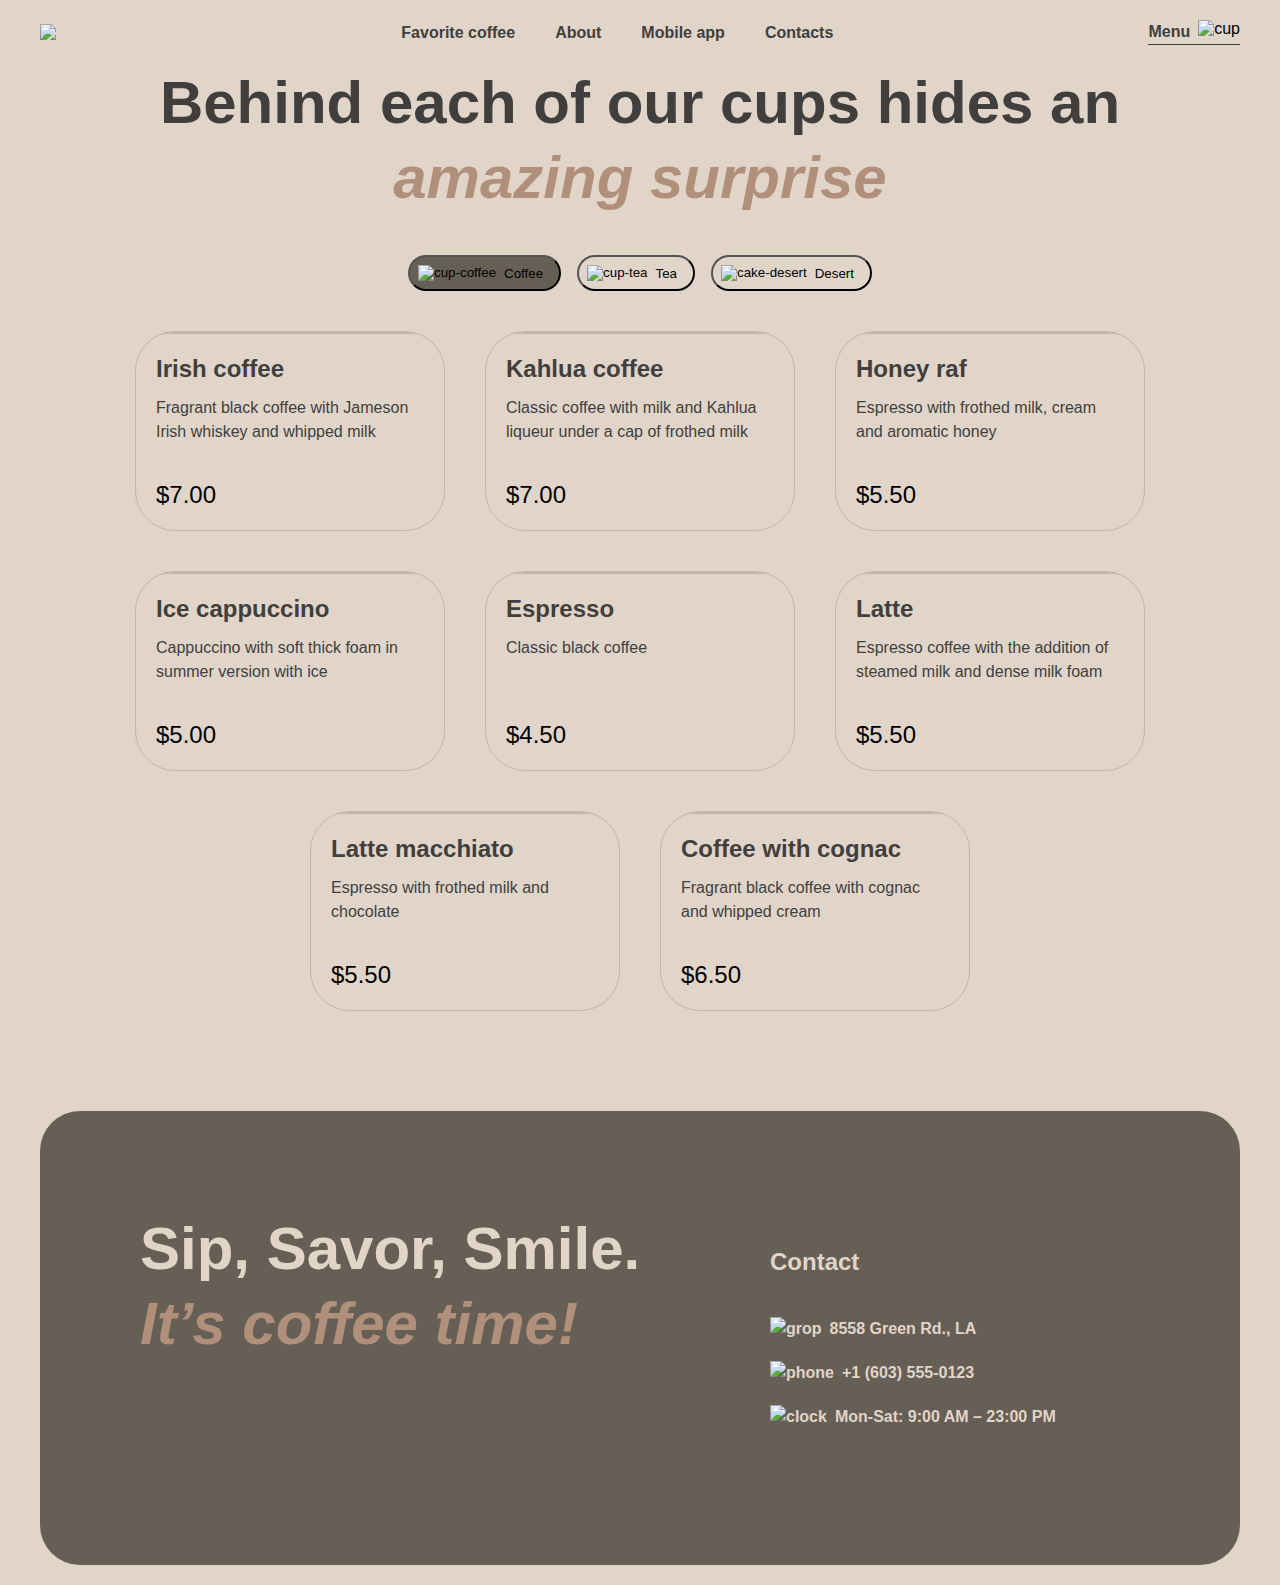
==== coffee.html @ e06dca50 "Add files via upload" ====
<!DOCTYPE html>
<html lang="en">
  <head>
    <meta charset="UTF-8">
    <meta name="viewport" content="width=device-width, initial-scale=1.0">
    <link href="style.css" rel="stylesheet" type="text/css">
    <link rel="icon" type="image/png" sizes="32x32" href="images/favicon.ico">
    <title>Coffee-house</title>
  </head>

  <body class="body">
    <header>
      <div class="img-logo">
        <a href="index.html">
          <img src="images/logo.svg" alt="logo">
        </a>
      </div>
      <nav class="nav">
        <ul class="nav-list">
          <li class="nav-list-item a-hover">
            <a class="text-base" href="index.html#coffee">Favorite coffee</a>
          </li>
          <li class="nav-list-item a-hover">
            <a class="text-base" href="index.html#about">About</a>
          </li>
          <li class="nav-list-item a-hover">
            <a class="text-base" href="index.html#mobile">Mobile app</a>
          </li>
          <li class="nav-list-item a-hover">
            <a class="text-base" href="#contact">Contacts</a>
          </li>
        </ul>
      </nav>
      <div class="menu-list home a-hover">
        <a class="text-base" href="#">Menu</a>
        <img src="images/coffee-cup.svg" alt="cup">
      </div>
      <div class="burger">
        <img src="./images/button-icon-burger.svg" alt="menu-burger">
      </div>
    </header>
    <main class="menu">
      <section class="title">
        <h2>
          Behind each of our cups
          hides an <span>amazing surprise</span>
        </h2>
        <div class="btn-menu">
          <form action="coffee.html" target="_self">
            <button class="btn-menu-item item-coffee">
              <img src="images/cup-coffee.svg" alt="cup-coffee">Coffee
            </button>
          </form>
          <form action="tea.html" target="_self">
            <button class="btn-menu-item">
              <img src="images/cup-tea.svg" alt="cup-tea">Tea
            </button>
          </form>
          <form action="desert.html" target="_self">
            <button class="btn-menu-item">
              <img src="images/cake-desert.svg" alt="cake-desert">Desert
            </button>
          </form>
        </div>
      </section>
      <section class="cards">
        <div class="card zom">
          <div class="card ext">
            <img class="zom" src="images/coffee-1.jpg" alt="cup">
          </div>
          <div class="description">
            <h3>Irish coffee</h3>
            <p class="discript text-base">
              Fragrant black coffee with Jameson Irish whiskey and
              whipped milk
            </p>
            <div class="price">$7.00</div>
          </div>
        </div>
        <div class="card zom">
          <div class="card ext">
            <img class="zom" src="images/coffee-2.jpg" alt="cup">
          </div>
          <div class="description">
            <h3>Kahlua coffee</h3>
            <p class="discript text-base">
              Classic coffee with milk and Kahlua
              liqueur under a cap of frothed milk
            </p>
            <div class="price">$7.00</div>
          </div>
        </div>
        <div class="card zom">
          <div class="card ext">
            <img class="zom" src="images/coffee-3.jpg" alt="cup">
          </div>
          <div class="description">
            <h3>Honey raf</h3>
            <p class="discript text-base">
              Espresso with frothed milk, cream
              and aromatic honey
            </p>
            <div class="price">$5.50</div>
          </div>
        </div>
        <div class="card zom">
          <div class="card ext">
            <img class="zom" src="images/coffee-4.jpg" alt="cup">
          </div>
          <div class="description">
            <h3>Ice cappuccino</h3>
            <p class="discript text-base">
              Cappuccino with soft thick foam in
              summer version with ice
            </p>
            <div class="price">$5.00</div>
          </div>
        </div>
        <div class="card zom">
          <div class="card ext">
            <img class="zom" src="images/coffee-5.jpg" alt="cup">
          </div>
          <div class="description">
            <h3>Espresso</h3>
            <p class="discript text-base">Classic black coffee</p>
            <div class="price">$4.50</div>
          </div>
        </div>
        <div class="card zom">
          <div class="card ext">
            <img class="zom" src="images/coffee-6.jpg" alt="cup">
          </div>
          <div class="description">
            <h3>Latte</h3>
            <p class="discript text-base">
              Espresso coffee with the addition
              of steamed milk and dense milk foam
            </p>
            <div class="price">$5.50</div>
          </div>
        </div>
        <div class="card zom">
          <div class="card ext">
            <img class="zom" src="images/coffee-7.jpg" alt="cup">
          </div>

          <div class="description">
            <h3>Latte macchiato</h3>
            <p class="discript text-base">
              Espresso with frothed milk and chocolate
            </p>
            <div class="price">$5.50</div>
          </div>
        </div>
        <div class="card zom">
          <div class="card ext">
            <img class="zom" src="images/coffee-8.jpg" alt="cup">
          </div>
          <div class="description">
            <h3>Coffee with cognac</h3>
            <p class="discript text-base">
              Fragrant black coffee with cognac and whipped cream
            </p>
            <div class="price">$6.50</div>
          </div>
        </div>
      </section>
    </main>
    <footer class="footer">
      <div class="social">
        <h2>
          Sip, Savor, Smile.
          <span>It’s coffee time!</span>
        </h2>
        <ul class="social-icon">
          <li>
              <a href="https://twitter.com" aria-label="twitter">
                  <svg class="icon">
                      <use href="images/symbol-defs.svg#icon-icon_twitter"></use>
                  </svg>
              </a>
          </li>
          <li>
              <a href="https://www.instagram.com" aria-label="instagram">
                  <svg class="icon">
                      <use href="images/symbol-defs.svg#icon-icon_instagram"></use>
                  </svg>
              </a>
          </li>
          <li>
              <a href="https://www.facebook.com" aria-label="facebook">
                  <svg class="icon">
                      <use href="images/symbol-defs.svg#icon-icon_facebook"></use>
                  </svg>
              </a>
          </li>
      </ul>
      </div>
      <div id="contact" class="contact">
        <h3>Contact</h3>
        <ul class="contact-list">
          <li class="contact-list-item text-base f-hover">
            <img src="images/pin-alt.svg" alt="grop">
            <a href="#">8558 Green Rd., LA</a>
          </li>
          <li class="contact-list-item text-base f-hover">
            <img src="images/phone.svg" alt="phone">
            <a href="tel:+16035550123">+1 (603) 555-0123</a>
          </li>
          <li class="contact-list-item text-base">
            <img src="images/clock.svg" alt="clock">
            Mon-Sat: 9:00 AM – 23:00 PM
          </li>
        </ul>
      </div>
    </footer>

    <div class="backdrop is-hidden">
      <div class="modal">
        <div class="car ext">
          <img src="images/coffee-1.jpg" alt="cup">
        </div>
        <div class="modal-description">
          <h3>Irish coffee</h3>
          <p>
            Fragrant black coffee with Jameson Irish whiskey and
            whipped milk
          </p>
          <span class="modal-span">Size</span>
          <div class="btn-menu mod">
            <button class="btn-menu-item" type="button" id="200ml">
              <img src="images/icon_s.svg" alt="200ml">200 ml
            </button>
            <button class="btn-menu-item" type="button" id="300ml">
              <img src="images/icon_m.svg" alt="300ml">300 ml
            </button>
            <button class="btn-menu-item" type="button" id="400ml">
              <img src="images/icon_l.svg" alt="400ml">400 ml
            </button>
          </div>
          <span class="modal-span">Additives</span>
          <div class="btn-menu mod">
            <button class="btn-menu-item" type="button" id="sugar">
              <img src="images/icon_1.svg" alt="sugar">Sugar
            </button>
            <button class="btn-menu-item" type="button" id="lemon">
              <img src="images/icon_2.svg" alt="Cinnamon">Cinnamon
            </button>
            <button class="btn-menu-item" type="button" id="syrup">
              <img src="images/icon_3.svg" alt="syrup">Syrup
            </button>
          </div>
          <div class="total">
          <span>Total:</span>
          <span class="total-price" base-price = "7.00">$7.00</span>
          </div>
          <div class="info-price">
            <img src="images/info-empty.svg" alt="coffe">
            <p>
              The cost is not final. Download our mobile app to see the final
              price and place your
              order. Earn loyalty points and enjoy your favorite coffee with up
              to 20% discount.
            </p>
          </div>
          <button class="btn-modal-close" type="button">Close</button>
        </div>
      </div>
    </div>
    <script src="modal.js"></script>
  </body>
</html>
---- style.css ----
* {
  margin: 0;
  padding: 0;
  box-sizing: border-box;
}

:root {
  --text-dark: #403f3d;
  --text-light: #e1d4c9;
  --text-accent: #b0907a;
  --background-body: #e1d4c9;
  --background-container: #665f55;
  --background-backdrop: rgba(64, 63, 61, 0.8);
  --border-light: #c1b6ad;
  --border-dark: #665f55;
}

@font-face {
  font-family: Inter;
  src: url("font/static/Inter-Bold.ttf");
  src: url("font/static/Inter-Medium.ttf");
  src: url("font/static/Inter-Regular.ttf");
}

body {
  margin: 0 auto;
  padding: 20px 40px;
  background: var(--background-body);
  max-width: 1440px;
  font-family: Inter, sans-serif;
}
.body-mod{
  overflow: hidden;.
}


h1 {
  color: var(--text-light);
  font-size: 72px;
  font-style: normal;
  font-weight: 600;
  line-height: 105%;
}

h1 span {
  color: var(--text-accent);
  font-style: italic;
}

h2 {
  color: var(--text-dark, #403f3d);
  text-align: center;
  font-size: 60px;
  font-style: normal;
  font-weight: 600;
  line-height: 125%;
}

h2 span {
  color: var(--text-accent, #b0907a);
  font-style: italic;
}

h3 {
  color: var(--text-dark);
  font-size: 24px;
  font-style: normal;
  font-weight: 600;
  line-height: 125%;
}

p {
  color: var(--text-light);
  font-size: 16px;
  font-style: normal;
  font-weight: 400;
  line-height: 150%;
}

.text-base {
  color: var(--text-dark);
  font-size: 16px;
  font-style: normal;
  font-weight: 600;
  line-height: 150%;
}


a {
  text-decoration: none;
  color: var(--text-light);
}

.a-hover:hover {
  border-bottom: 1px solid var(--text-dark);
}

header {
  display: flex;
  margin-bottom: 20px;
  justify-content: space-between;
  align-items: center;
}

.nav-list {
  display: flex;
  gap: 40px;
}

.nav-list-item {
  list-style: none;
}

.menu-list {
  display: flex;
  align-items: self-start;
  gap: 8px;
}


.home {
  cursor: default;
  border-bottom: 1px solid var(--text-dark);
}

/*ABOUT*/

.about {
  width: 100%;
  background-image: url("images/img-hero.jpg");
  background-size: cover;
  padding: 100px;
  border-radius: 40px;
  margin-bottom: 100px;
}

.about-title {
  width: 530px;

  display: flex;
  flex-direction: column;
  justify-content: center;
  align-items: flex-start;
  gap: 40px;
}

.button-about {
  background: var(--background-body);
  border-radius: 100px;
  border: none;
  padding: 20px 78px;
}

/*FAVORITE*/

.slider {
  display: flex;
  justify-content: space-between;
  align-items: center;
  gap: 40px;
  padding-bottom: 40px;
}

.product-card {
  text-align: center;
  margin-top: 40px;
}

.button-slider {
  background: var(--background-body);
  width: 60px;
  height: 60px;
  justify-content: center;
  align-items: center;
  border-radius: 50%;
  border: 1px solid var(--border-dark);
}

.product-info {
  display: flex;
  flex-direction: column;
  justify-content: center;
  gap: 16px;
}

.control {
  display: flex;
  justify-content: center;
  gap: 12px;
  margin-bottom: 100px;
}

/*ABOUT*/

.box-about h2 {
  text-align: start;
}

.box-images-about {
  display: flex;
  width: 100%;
  gap: 40px;
  margin-top: 40px;
}

.box-image-item {
  width: 100%;
  display: flex;
  overflow: hidden;
  flex-direction: column;
  align-items: flex-start;
  gap: 40px;
}


.img-hiddeh {

  /*width: 660px;*/
  max-width: 100%;
  height: 590px;
  overflow: hidden;
  border-radius: 20px;

}


.ex img {

  overflow: hidden;
  margin: -68px -33px;
}

.img-hiddeh-two {

  /*width: 660px;*/
  max-width: 100%;
  height: 430px;
  overflow: hidden;
  border-radius: 20px;

}

.mar {

  overflow: hidden;
  margin: -148px -33px;
}

.zom:hover {
  transform: scale(0.9);
}


/*MOBIL-APP*/

.mobil-app {
  display: flex;
  justify-content: space-between;
  gap: 100px;
  margin-top: 100px;

}

.app {
  display: flex;
  flex-direction: column;
  justify-content: end;
  align-items: flex-start;
  gap: 40px;

  margin-bottom: 75px;
}

.app h2 {
  text-align: start;
}

.btn {
  display: flex;
  gap: 20px;
}

.btn-app {
  display: flex;
  max-width: 200px;
  width: 100%;
  padding: 12px 20px;
  align-items: center;
  gap: 8px;
  border-radius: 100px;
  background: var(--background-body);
  border: 1px solid var(--border-dark);
}

.btn-text span {
  color: var(--text-dark);
  font-size: 10px;
  font-style: normal;
  font-weight: 600;
  line-height: 140%;
}

.btn-text span:last-child {
  font-size: 16px;
  line-height: 150%;
}

.btn-text {
  display: flex;
  flex-direction: column;
  text-align: left;
}

:hover.btn-app {
  background: var(--background-container);
  color: var(--text-light, #E1D4C9);
}
.mobil-phone img{
  width: 100%;
}

/*FOOTER*/

.footer {
  display: flex;
  padding: 100px;
  margin-top: 100px;
  align-items: center;
  gap: 100px;
  width: 100%;
  border-radius: 40px;
  background: var(--background-container);
}

.social {
  display: flex;
  flex-direction: column;
  max-width: 530px;

  gap: 40px;
}

.social h2 {
  text-align: start;
  color: var(--text-light, #e1d4c9);
  font-size: 60px;
}

.social h2 span {
  color: var(--text-accent);
  font-style: italic;
}

.social-icon {
  display: flex;
  gap: 12px;
  list-style: none;

}

.icon {
  width: 60px;
  height: 60px;
  fill: var(--background-container);
  stroke: var(--border-light);
}

.social-icon img {
  border: 1px solid var(--border-light);
  border-radius: 50%;
  padding: 18px;
}

.contact {
  display: flex;
  justify-content: start;
  flex-direction: column;
  gap: 40px;
}

.contact h3 {
  color: var(--text-light);
  font-size: 24px;
}

.contact-list {
  display: flex;
  flex-direction: column;
  gap: 20px;
}

.contact-list-item {
  display: flex;
  gap: 8px;
  list-style: none;
  color: var(--text-light);

}

.f-hover:hover {
  width: 182px;
  border-bottom: 2px solid var(--border-light);
}

.icon:hover {
  fill: var(--background-body);
}

/* COFFEE > MENU*/

.title {
  text-align: center;
  margin-bottom: 40px;
}

.btn-menu {
  display: flex;
  justify-content: center;
  align-items: center;
  gap: 16px;
  margin-top: 40px;
}

.btn-menu-item {
  display: flex;
  padding: 8px 16px 8px 8px;
  justify-content: center;
  align-items: center;
  background: var(--background-body);
  gap: 8px;
  border-radius: 100px;
}

.item-coffee,
.item-tea,
.item-desert {
  background-color: var(--background-container);
}

.btn-modal-close:hover {
  background: var(--background-container);
  color: var(--text-light, #E1D4C9);
}

.btn-menu-item:hover {
  background: var(--background-container);
  color: var(--text-light, #E1D4C9);
}

.button-slider:hover {
  background: var(--background-container);
  color: var(--text-light, #E1D4C9);
}

.cards {
  display: flex;
  justify-content: center;
  align-items: flex-start;
  align-content: flex-start;
  gap: 40px;
  flex-wrap: wrap;
}

.card {
  display: flex;
  width: 310px;
  overflow: hidden;
  flex-direction: column;
  align-items: center;
  border-radius: 40px;
  border: 1px solid var(--border-light);
}

.ext {
  overflow: hidden;
}

.ext img {
  width: auto;
  margin: -19px;
}



.description {
  display: flex;
  padding: 20px;
  gap: 12px;
  flex-direction: column;
  justify-content: space-between;
  align-items: flex-start;
  align-self: stretch;
}

.description h3 {

  font-size: 24px;
  line-height: 125%;
}

.discript {
  height: 72px;
  font-weight: 400;
}

.price {
  font-size: 24px;
  line-height: 125%;
}

/* MODAL-TEA */

.backdrop {
  position: fixed;
  top: 0;
  right: 0;
  bottom: 0;
  left: 0;
  display: flex;
  justify-content: center;
  align-items: center;
  background-color: var(--background-backdrop);
}

.backdrop.is-hidden {
  opacity: 0;
  visibility: hidden;
  pointer-events: none;
}

.modal {
  display: flex;
  position: relative;
  width: 100%;
  max-width: 800px;
  height: 100%;
  max-height: 504px;
  padding: 16px;
  border-radius: 40px;
  background: var(--background-body, #e1d4c9);
}

.modal-description {
  display: flex;
  flex-direction: column;
  gap: 15px;
  padding-left: 20px;
}

.car {
  height: 310px;
  border-radius: 40px;
}

.mod {
  margin: 0;
  align-self: start;
}

.modal-description p {
  color: var(--text-dark, #403f3d);
  font-size: 16px;
  font-style: normal;
  font-weight: 400;
  line-height: 150%;
}

.modal-span {
  font-weight: 400;
}

.total {
  display: flex;
  justify-content: space-between;
  font-size: 24px;
  line-height: 125%;
}

.info-price {
  display: flex;
  gap: 8px;
  padding: 12px 0;
}

.info-price p {
  font-size: 10px;
  line-height: 140%;
}

.btn-modal-close {
  padding: 10px 78px;
  text-align: center;
  border-radius: 100px;
  background: var(--background-body);
}


/*===============================*/
.btn-apple {
  display: flex;
  align-items: center;
  gap: 8px;
  padding: 12px 20px;
  background: aqua;
  border-radius: 100px;
  border: 1px solid var(--border-dark);
}

.rex {
  color: red;
  font-size: 10px;
  font-weight: bold;
}

.rex span {
  font-size: 16px;
}

div.btn-apple:hover {
  background: var(--background-container);

}

div.btn-apple:hover .rex {
  color: var(--text-light, #E1D4C9);
}

/*==============  MEDIA   ====================
================================================*/

@media screen and (min-width: 1441px) {
  .burger {
    display: none;
  }

}

@media screen and (min-width: 1024px) and (max-width: 1440px) {

  body {
    margin: 0 auto;
    padding: 20px 40px;
    align-items: center;
    background: var(--background-body);
    max-width: 100%;
    font-family: Inter, sans-serif;
  }

  .burger {
    display: none;
  }

  .box-image-item {
    max-width: 100%;
  }

  .img-hiddeh {

    width: 660px;
    max-width: 100%;
    height: 590px;
    overflow: hidden;
    border-radius: 20px;

  }


  .ex img {
    overflow: hidden;
    margin: -112px -36px;
  }

  .img-hiddeh-two {

    width: 660px;
    max-width: 100%;
    height: 430px;
    overflow: hidden;
    border-radius: 20px;

  }

  .mar {
    overflow: hidden;
    margin: -48px -36px;
  }

  .img-hiddeh-two img {
    width: 120%;
    height: 140%;
    
  }

  .img-hiddeh img {
    width: 120%;
    height: 140%;
    
  }
}

/*=================================================================*/
/*================  769-1024  =====================================*/
/*=================================================================*/

@media screen and (min-width: 769px) and (max-width: 1023px) {

  body {
    margin: 0 auto;
    padding: 20px 40px;
    align-items: center;
    background: var(--background-body);
    max-width: 100%;
    font-family: Inter, sans-serif;
  }

  .nav,
  .menu-list {
    display: none;
  }

  .box-image-item {
    max-width: 100%;
  }

  .img-hiddeh {
    width: 660px;
    max-width: 100%;
    height: 590px;
    overflow: hidden;
    border-radius: 20px;

  }


  .ex img {

    overflow: hidden;
    margin: -109px -33px;
  }

  .img-hiddeh-two {
    width: 660px;
    max-width: 100%;
    height: 430px;
    overflow: hidden;
    border-radius: 20px;

  }

  .mar {
    overflow: hidden;
    margin: -68px -33px;
  }

  .img-hiddeh-two img {
    width: 120%;
    height: 140%;
    
  }

  .img-hiddeh img {
    width: 120%;
    height: 140%;
    
  }

  .footer {
    flex-direction: column;
    align-items: start;
  }

  .social h2 {
    font-size: 42px;

  }
}

/*=================      380-768      ==================================*/
/*====================================================================*/

@media screen and (min-width: 380px) and (max-width: 768px) {

  body {
    margin: 0 auto;
    padding: 20px 16px;
    align-items: center;
    background: var(--background-body);
    max-width: 100%;
    font-family: Inter, sans-serif;
  }

  .nav,
  .menu-list,
  .button-slider,
  .img-hiddeh-two {
    display: none;
  }

  h1 {
    font-size: 42px;
    font-style: normal;
    font-weight: 600;
    line-height: 115%;
  }

  h1 span {
    font-style: italic;
  }

  h2 {
    color: var(--text-dark, #403f3d);
    text-align: center;
    font-size: 32px;
    font-style: normal;
    font-weight: 600;
    line-height: 125%;
  }

  h2 span {
    color: var(--text-accent, #b0907a);
    font-style: italic;
  }

  .title h2 {
    font-size: 32px;

  }

  .slider {
    display: block;
  }

  .slider img {
    width: 100%;
  }

  .about {
    padding: 100px 60px;
  }

  .about-title {
    max-width: 530px;
    width: 100%;
  }


  .box-images-about {
    max-width: 100%;
    display: flex;
    gap: 40px;
    flex-direction: column;
    justify-content: center;


  }

  .box-image-item {
    max-width: 100%;
  }

  .img-hiddeh {
     max-width: 100%;
    height: 590px;
    overflow: hidden;
    border-radius: 20px;

  }


  .ex img {

    overflow: hidden;
    margin: -109px -33px;
  }

  .img-hiddeh-two {
      max-width: 100%;
    height: 430px;
    overflow: hidden;
    border-radius: 20px;

  }

  .mar {
    overflow: hidden;
    margin: -68px -33px;
  }

  .img-hiddeh-two img {
    width: 120%;
    height: 140%;
   
  }

  .img-hiddeh img {
    width: 120%;
    height: 140%;
    
  }

  .zom:hover {
    transform: none;
  }


  .mobil-phone {
    width: 100%;
    text-align: center;
  }

  /* .btn{
      display: block;
  } */

  .mobil-app {
    display: block;
    flex-direction: column;
    gap: 100px;
  }

  .mobil-app h2 {
    text-align: start;
  }

  .footer {
    flex-direction: column;
    align-items: start;
    padding: 60px 16px;
  }

  .footer h2 {
    text-align: start;
  }

}

/*=============    380    ==============================*/
/*====================================================*/
@media screen and (max-width: 379px) {
  body {
    max-width: 100%;
    margin: 0 auto;
    padding: 20px 16px;
    align-items: center;
  }

  .nav,
  .menu-list,
  .img-hiddeh-two {
    display: none;
  }


  h1 span {
    font-style: italic;
  }

  h2 {
    color: var(--text-dark, #403f3d);
    text-align: center;
    font-size: 32px;
    font-style: normal;
    font-weight: 600;
    line-height: 125%;
  }

  h2 span {
    color: var(--text-accent, #b0907a);
    font-style: italic;
  }

  .about {

    padding: 60px 16px;
  }

  .about-title {
    max-width: 316px;
    width: 100%;
  }

  .slider {
    display: block;
  }

  .slider-img img {
    width: 100%;
  }

  .box-images-about {

    display: flex;
    gap: 40px;
    width: 100%;
    flex-direction: column;
    align-items: center;

  }

  .img-hiddeh {
    height: 350px;
  }

  .box-image-item {
    width: 100%;
    align-items: center;
    border-radius: 20px;

  }

  .ex img {
    margin: -68px -19px;
  }

  .img-hiddeh-two img {
    width: 120%;
    height: 140%;
   
  }

  .img-hiddeh img {
    width: 120%;
    height: 140%;
    
  }

  .zom:hover {
    transform: none;
  }

  .button-slider {
    display: none;
  }


  .mobil-phone {
    width: 100%;
    text-align: center;

  }

  .mobil-phone img {
    width: 100%;
  }

  .app {
    margin-bottom: 0;
  }


  .mobil-app {
    display: flex;
    flex-direction: column;
    gap: 40px;

  }

  .mobil-app h2 {
    text-align: start;
  }

  .btn {
    display: flex;
    flex-direction: column;
    gap: 20px;
  }

  .footer {
    width: 100%;
    flex-direction: column;
    align-items: start;
    padding: 60px 16px;
    gap: 40px;
  }

  .social h2 {
    font-size: 32px;
  }

  .btn-menu {
    gap: 8px;
  }

  .btn-menu-item {
    padding: 4px;
    gap: 1px;
  }


}
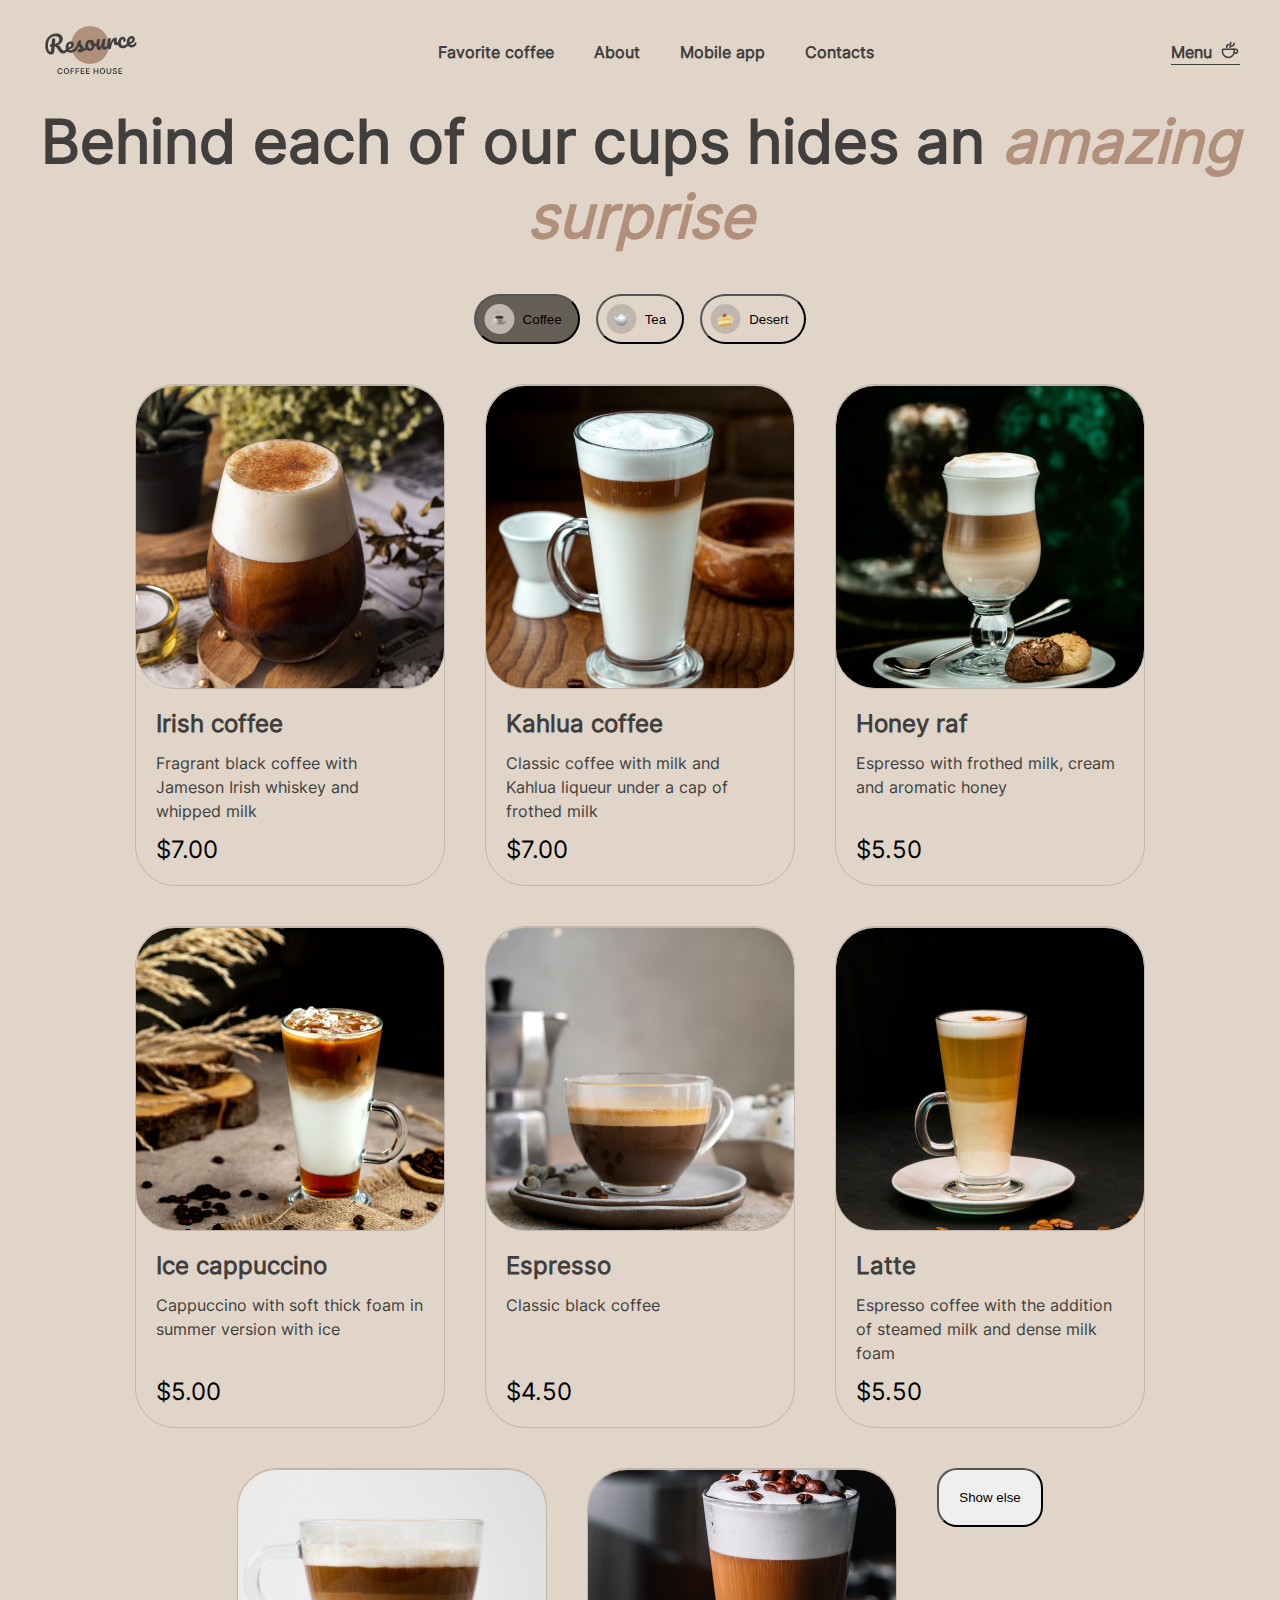
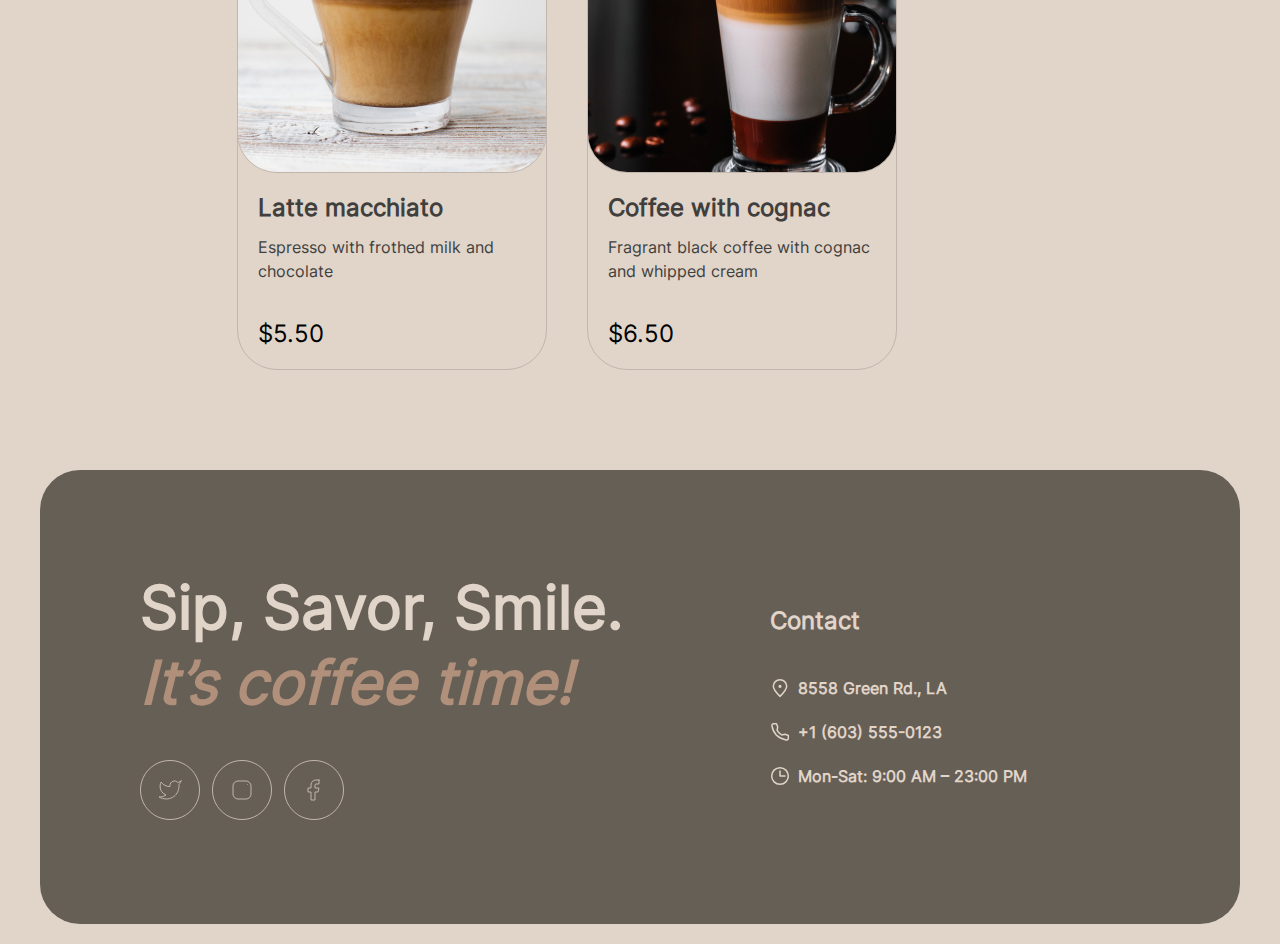
==== commit eb65667d: "Add json file" ====
--- a/coffee.html
+++ b/coffee.html
@@ -164,6 +164,7 @@
             <div class="price">$6.50</div>
           </div>
         </div>
+        <button type="button" class="btn-else">Show else</button>
       </section>
     </main>
     <footer class="footer">
--- a/style.css
+++ b/style.css
@@ -1,3 +1,4 @@
+
 * {
   margin: 0;
   padding: 0;
@@ -29,8 +30,9 @@
   max-width: 1440px;
   font-family: Inter, sans-serif;
 }
+
 .body-mod{
-  overflow: hidden;.
+  overflow: hidden;
 }
 
 
@@ -126,22 +128,44 @@
 /*ABOUT*/
 
 .about {
-  width: 100%;
-  background-image: url("images/img-hero.jpg");
-  background-size: cover;
-  padding: 100px;
+  position: relative;
+  
+  /* width: 100%; */
+  /* background-image: url("images/img-hero.jpg"); */
+  
+  /* background-size: cover; */
+  /* padding: 100px; */
   border-radius: 40px;
   margin-bottom: 100px;
-}
+  border: 1px solid red;
+  overflow: hidden;
+
+  
+}
+.video{
+  position: absolute;
+  
+  width: 100%;
+  height: 100%;
+  z-index: -10;
+  object-fit: fill;
+ 
+}
+
 
 .about-title {
-  width: 530px;
-
+  position: relative;
+  width: 630px;
   display: flex;
   flex-direction: column;
   justify-content: center;
   align-items: flex-start;
   gap: 40px;
+  /* padding: 100px; */
+  margin: 100px;
+ 
+ 
+  
 }
 
 .button-about {
@@ -430,6 +454,10 @@
   gap: 8px;
   border-radius: 100px;
 }
+.btn-else{
+  padding: 20px;
+  border-radius: 20px;
+}
 
 .item-coffee,
 .item-tea,
